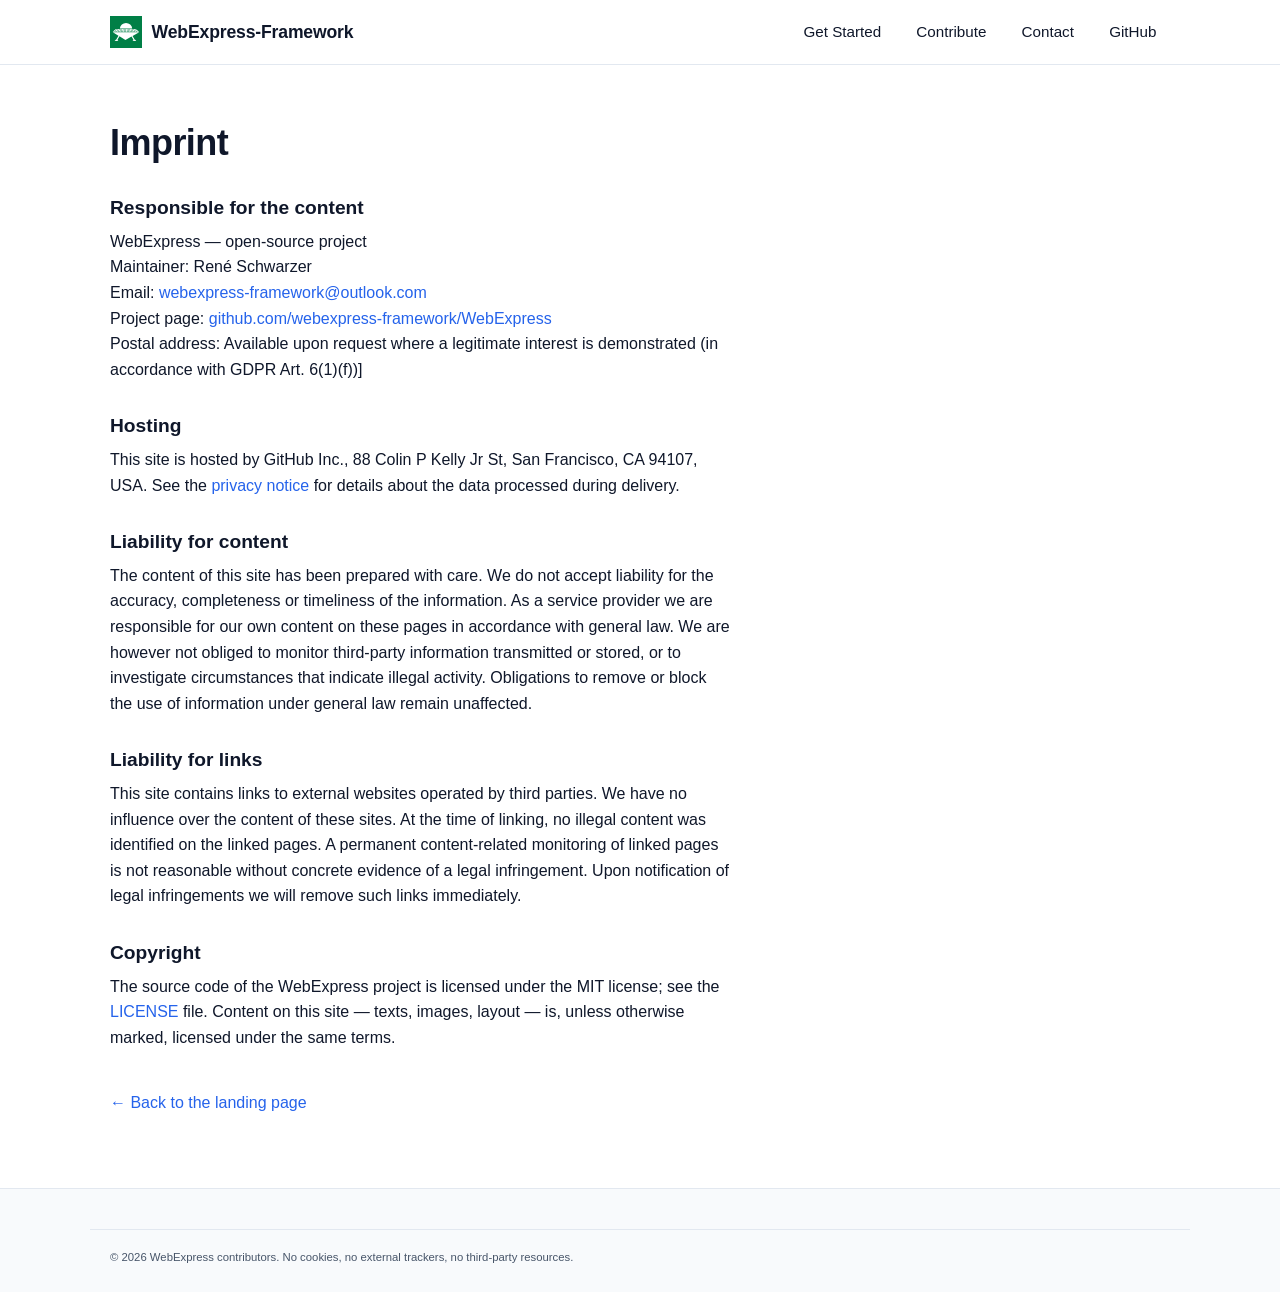
==== site/imprint.html @ 865a0cc3 "feat: add project landing page" ====
<!doctype html>
<html lang="en">
<head>
    <meta charset="utf-8">
    <meta name="viewport" content="width=device-width, initial-scale=1">
    <meta name="color-scheme" content="light dark">
    <meta name="theme-color" content="#1e40af">
    <title>Imprint — WebExpress</title>
    <meta name="description" content="Imprint for the WebExpress framework landing page.">
    <meta name="robots" content="index,follow">
    <link rel="canonical" href="https://webexpress-framework.github.io/WebExpress/imprint.html">
    <link rel="icon" href="assets/img/favicon.svg" type="image/svg+xml">
    <link rel="stylesheet" href="assets/css/styles.css">
</head>
<body>
    <a class="skip-link" href="#main">Skip to content</a>

    <header class="site-header" role="banner">
        <div class="container site-header__inner">
            <a class="brand" href="./" aria-label="WebExpress home">
                <img class="brand__logo" src="assets/img/logo.svg" alt="" width="32" height="32" loading="eager" decoding="async">
                <span class="brand__name">WebExpress-Framework</span>
            </a>
            <nav class="site-nav" aria-label="Primary">
                <ul id="primary-menu" class="site-nav__list">
                    <li><a href="./#get-started">Get Started</a></li>
                    <li><a href="./#contribute">Contribute</a></li>
                    <li><a href="./#contact">Contact</a></li>
                    <li><a href="https://github.com/webexpress-framework/WebExpress" rel="noopener external">GitHub</a></li>
                </ul>
            </nav>
        </div>
    </header>

    <main id="main" class="legal-page">
        <div class="container">
            <h1>Imprint</h1>

            <h2>Responsible for the content</h2>
            <p>
                WebExpress — open-source project<br>
                Maintainer: René Schwarzer<br>
                Email: <a href="mailto:webexpress-framework@outlook.com">webexpress-framework@outlook.com</a><br>
                Project page: <a href="https://github.com/webexpress-framework/WebExpress" rel="noopener external">github.com/webexpress-framework/WebExpress</a><br>
            	Postal address: Available upon request where a legitimate interest is demonstrated (in accordance with GDPR Art. 6(1)(f))]
            </p>

            <h2>Hosting</h2>
            <p>This site is hosted by GitHub Inc., 88 Colin P Kelly Jr St, San Francisco, CA 94107, USA. See the <a href="privacy.html">privacy notice</a> for details about the data processed during delivery.</p>

            <h2>Liability for content</h2>
            <p>The content of this site has been prepared with care. We do not accept liability for the accuracy, completeness or timeliness of the information. As a service provider we are responsible for our own content on these pages in accordance with general law. We are however not obliged to monitor third-party information transmitted or stored, or to investigate circumstances that indicate illegal activity. Obligations to remove or block the use of information under general law remain unaffected.</p>

            <h2>Liability for links</h2>
            <p>This site contains links to external websites operated by third parties. We have no influence over the content of these sites. At the time of linking, no illegal content was identified on the linked pages. A permanent content-related monitoring of linked pages is not reasonable without concrete evidence of a legal infringement. Upon notification of legal infringements we will remove such links immediately.</p>

            <h2>Copyright</h2>
            <p>The source code of the WebExpress project is licensed under the MIT license; see the <a href="https://github.com/webexpress-framework/WebExpress/blob/main/LICENSE" rel="noopener external">LICENSE</a> file. Content on this site — texts, images, layout — is, unless otherwise marked, licensed under the same terms.</p>

            <p class="back-link"><a href="./">&larr; Back to the landing page</a></p>
        </div>
    </main>

    <footer class="site-footer" role="contentinfo">
        <div class="container site-footer__meta">
            <small>&copy; <span data-current-year>2026</span> WebExpress contributors. No cookies, no external trackers, no third-party resources.</small>
        </div>
    </footer>

    <script src="assets/js/main.js" defer></script>
</body>
</html>
---- site/assets/css/styles.css ----
/* ============================================================================
 *  WebExpress landing page styles
 *  - Mobile-first, responsive, accessible
 *  - GDPR-friendly: system fonts only, no @import of external stylesheets,
 *    no remote URLs, no external trackers.
 * ============================================================================ */

/* --- design tokens ---------------------------------------------------------- */
:root {
    --color-primary: #2563eb;
    --color-primary-dark: #1e40af;
    --color-accent: #0ea5e9;
    --color-bg: #ffffff;
    --color-surface: #f8fafc;
    --color-surface-2: #eef2f7;
    --color-text: #0f172a;
    --color-text-muted: #475569;
    --color-border: #e2e8f0;
    --color-code-bg: #0f172a;
    --color-code-text: #e2e8f0;

    --font-sans: -apple-system, BlinkMacSystemFont, "Segoe UI", Roboto, Oxygen, Ubuntu, Cantarell, "Helvetica Neue", Arial, sans-serif;
    --font-mono: ui-monospace, SFMono-Regular, "SF Mono", Menlo, Consolas, "Liberation Mono", monospace;

    --radius-sm: 6px;
    --radius-md: 12px;
    --radius-lg: 18px;

    --shadow-sm: 0 1px 2px rgba(15, 23, 42, 0.06), 0 1px 3px rgba(15, 23, 42, 0.06);
    --shadow-md: 0 6px 18px rgba(15, 23, 42, 0.08);

    --transition: 180ms ease-out;

    --container-max: 1100px;
}

@media (prefers-color-scheme: dark) {
    :root {
        --color-bg: #0b1220;
        --color-surface: #111a2e;
        --color-surface-2: #14223d;
        --color-text: #e2e8f0;
        --color-text-muted: #94a3b8;
        --color-border: #1f2a44;
        --color-primary: #60a5fa;
        --color-primary-dark: #93c5fd;
        --color-accent: #38bdf8;
    }
}

/* --- reset & base ----------------------------------------------------------- */
*, *::before, *::after {
    box-sizing: border-box;
}

html {
    -webkit-text-size-adjust: 100%;
    scroll-behavior: smooth;
}

body {
    margin: 0;
    font-family: var(--font-sans);
    font-size: 1rem;
    line-height: 1.6;
    color: var(--color-text);
    background-color: var(--color-bg);
    text-rendering: optimizeLegibility;
    -webkit-font-smoothing: antialiased;
}

img, svg {
    display: block;
    max-width: 100%;
}

a {
    color: var(--color-primary);
    text-decoration: none;
    transition: color var(--transition);
}

a:hover,
a:focus-visible {
    color: var(--color-primary-dark);
    text-decoration: underline;
}

:focus-visible {
    outline: 3px solid var(--color-accent);
    outline-offset: 2px;
    border-radius: var(--radius-sm);
}

h1, h2, h3, h4 {
    line-height: 1.2;
    margin: 0 0 0.5em;
    color: var(--color-text);
}

p {
    margin: 0 0 1em;
}

code, pre {
    font-family: var(--font-mono);
    font-size: 0.92em;
}

code {
    background: var(--color-surface-2);
    color: var(--color-text);
    padding: 0.1em 0.35em;
    border-radius: var(--radius-sm);
}

pre {
    background: var(--color-code-bg);
    color: var(--color-code-text);
    padding: 1.25rem 1.5rem;
    border-radius: var(--radius-md);
    overflow-x: auto;
    box-shadow: var(--shadow-sm);
}

pre code {
    background: transparent;
    color: inherit;
    padding: 0;
}

/* --- utilities -------------------------------------------------------------- */
.container {
    width: 100%;
    max-width: var(--container-max);
    margin: 0 auto;
    padding-inline: 1.25rem;
}

.visually-hidden {
    position: absolute;
    width: 1px; height: 1px;
    padding: 0; margin: -1px;
    overflow: hidden; clip: rect(0,0,0,0);
    white-space: nowrap; border: 0;
}

.skip-link {
    position: absolute;
    inset-inline-start: 1rem;
    top: -3rem;
    background: var(--color-primary);
    color: #fff;
    padding: 0.6rem 1rem;
    border-radius: var(--radius-sm);
    z-index: 1000;
    transition: top var(--transition);
}

.skip-link:focus-visible {
    top: 1rem;
    color: #fff;
    text-decoration: none;
}

.muted {
    color: var(--color-text-muted);
}

.small {
    font-size: 0.875rem;
}

.eyebrow {
    text-transform: uppercase;
    letter-spacing: 0.08em;
    font-size: 0.78rem;
    font-weight: 600;
    color: var(--color-primary);
    margin: 0 0 0.5rem;
}

/* --- header ----------------------------------------------------------------- */
.site-header {
    position: sticky;
    top: 0;
    z-index: 50;
    background: color-mix(in srgb, var(--color-bg) 88%, transparent);
    backdrop-filter: blur(8px);
    border-bottom: 1px solid var(--color-border);
}

.site-header__inner {
    display: flex;
    align-items: center;
    justify-content: space-between;
    min-height: 64px;
    gap: 1.5rem;
}

.brand {
    display: inline-flex;
    align-items: center;
    gap: 0.6rem;
    font-weight: 700;
    color: var(--color-text);
    letter-spacing: -0.01em;
}

.brand:hover,
.brand:focus-visible {
    color: var(--color-text);
    text-decoration: none;
}

.brand__name {
    font-size: 1.1rem;
}

.brand--footer .brand__name {
    font-size: 1rem;
}

.site-nav {
    display: flex;
    align-items: center;
}

.site-nav__list {
    list-style: none;
    margin: 0;
    padding: 0;
    display: flex;
    gap: 0.5rem;
    align-items: center;
}

.site-nav__list a {
    display: inline-block;
    padding: 0.5rem 0.85rem;
    border-radius: var(--radius-sm);
    color: var(--color-text);
    font-weight: 500;
    font-size: 0.95rem;
}

.site-nav__list a:hover,
.site-nav__list a:focus-visible {
    background: var(--color-surface);
    color: var(--color-primary-dark);
    text-decoration: none;
}

.site-nav__toggle {
    display: none;
    background: transparent;
    border: 1px solid var(--color-border);
    border-radius: var(--radius-sm);
    width: 40px; height: 40px;
    cursor: pointer;
    padding: 0;
    align-items: center;
    justify-content: center;
    color: var(--color-text);
}

.site-nav__icon,
.site-nav__icon::before,
.site-nav__icon::after {
    display: block;
    width: 18px; height: 2px;
    background: currentColor;
    border-radius: 2px;
    position: relative;
}
.site-nav__icon::before,
.site-nav__icon::after {
    content: "";
    position: absolute;
    inset-inline-start: 0;
}
.site-nav__icon::before { top: -6px; }
.site-nav__icon::after  { top:  6px; }

@media (max-width: 720px) {
    .site-nav__toggle {
        display: inline-flex;
    }
    .site-nav__list {
        position: absolute;
        inset-inline: 0;
        top: 64px;
        flex-direction: column;
        align-items: stretch;
        gap: 0;
        padding: 0.75rem 1.25rem 1rem;
        background: var(--color-bg);
        border-bottom: 1px solid var(--color-border);
        display: none;
    }
    .site-nav__list[data-open="true"] {
        display: flex;
    }
    .site-nav__list a {
        padding: 0.75rem 0.5rem;
        border-radius: 0;
        border-bottom: 1px solid var(--color-border);
    }
    .site-nav__list li:last-child a {
        border-bottom: none;
    }
}

/* --- buttons ---------------------------------------------------------------- */
.btn {
    display: inline-flex;
    align-items: center;
    justify-content: center;
    gap: 0.5rem;
    padding: 0.75rem 1.25rem;
    border-radius: var(--radius-md);
    font-weight: 600;
    font-size: 0.97rem;
    line-height: 1;
    border: 1px solid transparent;
    cursor: pointer;
    transition: transform var(--transition), background var(--transition), border-color var(--transition), color var(--transition), box-shadow var(--transition);
    text-decoration: none;
}

.btn:hover,
.btn:focus-visible {
    text-decoration: none;
    transform: translateY(-1px);
}

.btn:active {
    transform: translateY(0);
}

.btn--primary {
    background: var(--color-primary);
    color: #ffffff;
    box-shadow: var(--shadow-sm);
}
.btn--primary:hover,
.btn--primary:focus-visible {
    background: var(--color-primary-dark);
    color: #ffffff;
    box-shadow: var(--shadow-md);
}

.btn--ghost {
    background: transparent;
    border-color: var(--color-border);
    color: var(--color-text);
}
.btn--ghost:hover,
.btn--ghost:focus-visible {
    border-color: var(--color-primary);
    color: var(--color-primary-dark);
    background: var(--color-surface);
}

/* --- hero ------------------------------------------------------------------- */
.hero {
    position: relative;
    overflow: hidden;
    padding-block: clamp(3rem, 8vw, 6rem);
    background: linear-gradient(180deg, var(--color-surface) 0%, var(--color-bg) 100%);
    border-bottom: 1px solid var(--color-border);
}

.hero__bg {
    position: absolute;
    inset: 0;
    z-index: 0;
    pointer-events: none;
}

.hero__svg {
    width: 100%;
    height: 100%;
}

.hero__inner {
    position: relative;
    z-index: 1;
    max-width: 820px;
}

.hero__title {
    font-size: clamp(2rem, 4.5vw, 3.25rem);
    letter-spacing: -0.02em;
    margin-bottom: 1rem;
}

.hero__lead {
    font-size: clamp(1.05rem, 1.4vw, 1.2rem);
    color: var(--color-text-muted);
    max-width: 65ch;
    margin-bottom: 2rem;
}

.hero__actions {
    display: flex;
    flex-wrap: wrap;
    gap: 0.75rem;
    margin-bottom: 2.25rem;
}

.hero__highlights {
    list-style: none;
    padding: 0;
    margin: 0;
    display: grid;
    grid-template-columns: repeat(auto-fit, minmax(200px, 1fr));
    gap: 0.6rem 1.5rem;
    color: var(--color-text-muted);
    font-size: 0.97rem;
}

.hero__highlights li {
    display: flex;
    align-items: center;
    gap: 0.5rem;
}

/* --- sections --------------------------------------------------------------- */
.section {
    padding-block: clamp(2.5rem, 7vw, 5rem);
}

.section--alt {
    background: var(--color-surface);
    border-block: 1px solid var(--color-border);
}

.section__header {
    max-width: 720px;
    margin-bottom: 2rem;
}

.section__header h2 {
    font-size: clamp(1.6rem, 3vw, 2.2rem);
    letter-spacing: -0.015em;
}

.section__lead {
    color: var(--color-text-muted);
    font-size: 1.05rem;
    margin: 0;
}

.section__footnote {
    margin-top: 1.5rem;
    color: var(--color-text-muted);
    font-size: 0.95rem;
}

/* --- cards ------------------------------------------------------------------ */
.cards {
    display: grid;
    grid-template-columns: repeat(auto-fit, minmax(260px, 1fr));
    gap: 1.25rem;
}

.cards--two {
    grid-template-columns: repeat(auto-fit, minmax(280px, 1fr));
    max-width: 920px;
}

.card {
    background: var(--color-bg);
    border: 1px solid var(--color-border);
    border-radius: var(--radius-lg);
    padding: 1.5rem;
    box-shadow: var(--shadow-sm);
    transition: transform var(--transition), box-shadow var(--transition), border-color var(--transition);
}

.section--alt .card {
    background: var(--color-bg);
}

.card:hover,
.card:focus-within {
    transform: translateY(-2px);
    box-shadow: var(--shadow-md);
    border-color: color-mix(in srgb, var(--color-primary) 35%, var(--color-border));
}

.card__title {
    margin: 0 0 0.5rem;
    font-size: 1.2rem;
}

.link-list,
.bullet-list {
    margin: 1rem 0 0;
    padding-inline-start: 1.1rem;
}

.link-list {
    list-style: "→  ";
}

.link-list li,
.bullet-list li {
    margin-bottom: 0.35rem;
}

.bullet-list {
    list-style: disc;
}

/* --- code snippet ----------------------------------------------------------- */
.snippet {
    margin-top: 2rem;
}

.snippet__caption {
    color: var(--color-text-muted);
    font-size: 0.92rem;
    margin: 0 0 0.5rem;
}

/* --- legal grid ------------------------------------------------------------- */
.legal-grid {
    display: grid;
    grid-template-columns: repeat(auto-fit, minmax(220px, 1fr));
    gap: 1rem;
}

.legal-box {
    padding: 1.25rem 1.4rem;
    border: 1px solid var(--color-border);
    border-radius: var(--radius-md);
    background: var(--color-bg);
}

.legal-box h3 {
    margin: 0 0 0.4rem;
    font-size: 1.02rem;
}

.legal-box p {
    margin: 0;
    color: var(--color-text-muted);
    font-size: 0.95rem;
}

/* --- footer ----------------------------------------------------------------- */
.site-footer {
    background: var(--color-surface);
    border-top: 1px solid var(--color-border);
    padding-block: 2.5rem 1.5rem;
}

.site-footer__inner {
    display: grid;
    grid-template-columns: repeat(auto-fit, minmax(180px, 1fr));
    gap: 1.5rem 2rem;
    margin-bottom: 1.5rem;
}

.site-footer__col h4 {
    font-size: 0.92rem;
    text-transform: uppercase;
    letter-spacing: 0.08em;
    color: var(--color-text-muted);
    margin: 0 0 0.6rem;
}

.site-footer__col ul {
    list-style: none;
    padding: 0;
    margin: 0;
}

.site-footer__col li {
    margin-bottom: 0.35rem;
}

.site-footer__col a {
    color: var(--color-text);
}

.site-footer__col a:hover,
.site-footer__col a:focus-visible {
    color: var(--color-primary-dark);
}

.site-footer__meta {
    border-top: 1px solid var(--color-border);
    padding-top: 1rem;
    color: var(--color-text-muted);
    font-size: 0.85rem;
}

/* --- contact ---------------------------------------------------------------- */
.contact-mail {
    font-family: var(--font-mono);
    font-size: 1.05rem;
    word-break: break-all;
}

/* --- legal page ------------------------------------------------------------- */
.legal-page {
    padding-block: clamp(2rem, 5vw, 3.5rem);
}

.legal-page h1 {
    font-size: clamp(1.7rem, 3vw, 2.25rem);
    letter-spacing: -0.015em;
}

.legal-page h2 {
    margin-top: 2rem;
    font-size: 1.2rem;
}

.legal-page p {
    max-width: 70ch;
}

.back-link {
    margin-top: 2.5rem;
}

/* --- 404 page --------------------------------------------------------------- */
.error-body {
    display: flex;
    align-items: center;
    min-height: 100vh;
}

.error-page {
    width: 100%;
}

.error-page__inner {
    text-align: center;
    padding-block: 4rem;
}

.error-page__inner h1 {
    font-size: clamp(1.6rem, 3vw, 2.2rem);
    margin-bottom: 1rem;
}

.error-page__inner .btn {
    margin: 0.3rem;
}

/* --- motion preferences ----------------------------------------------------- */
@media (prefers-reduced-motion: reduce) {
    *, *::before, *::after {
        animation-duration: 0.01ms !important;
        animation-iteration-count: 1 !important;
        transition-duration: 0.01ms !important;
        scroll-behavior: auto !important;
    }
}
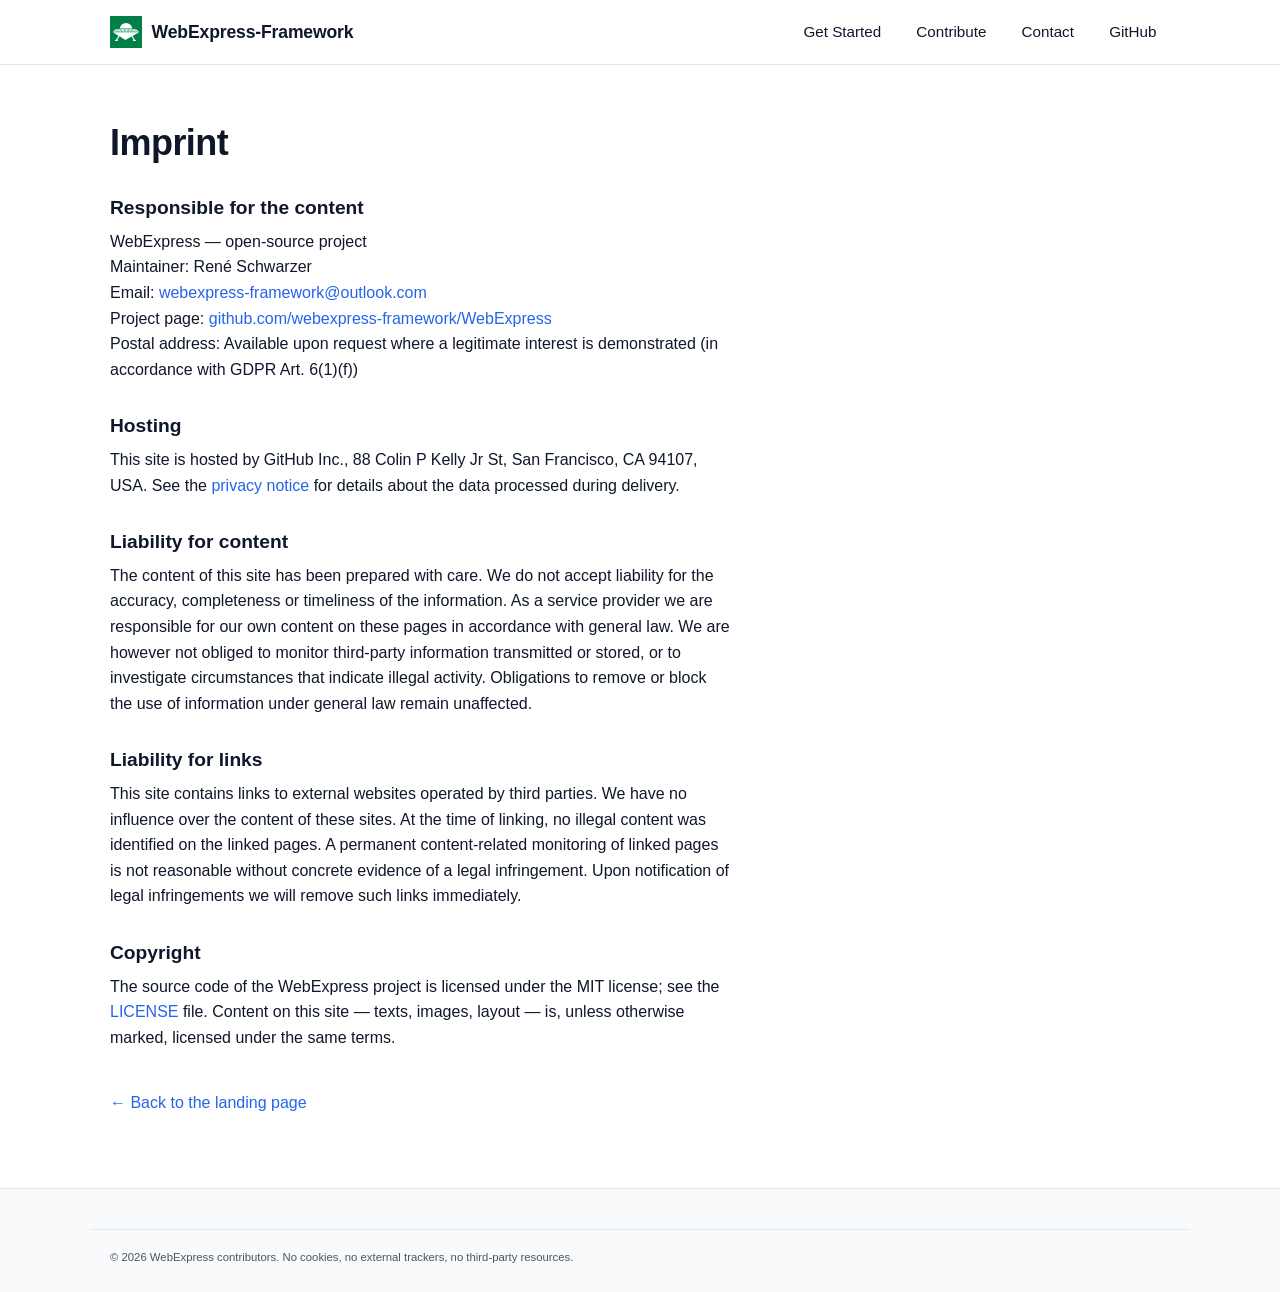
==== commit d908aa3e: "fix review comments on landing page docs Agent-Logs-Url: https://github.com/webexpress-framework/Web" ====
--- a/site/imprint.html
+++ b/site/imprint.html
@@ -42,7 +42,7 @@
                 Maintainer: René Schwarzer<br>
                 Email: <a href="mailto:webexpress-framework@outlook.com">webexpress-framework@outlook.com</a><br>
                 Project page: <a href="https://github.com/webexpress-framework/WebExpress" rel="noopener external">github.com/webexpress-framework/WebExpress</a><br>
-            	Postal address: Available upon request where a legitimate interest is demonstrated (in accordance with GDPR Art. 6(1)(f))]
+                Postal address: Available upon request where a legitimate interest is demonstrated (in accordance with GDPR Art. 6(1)(f))<br>
             </p>
 
             <h2>Hosting</h2>
